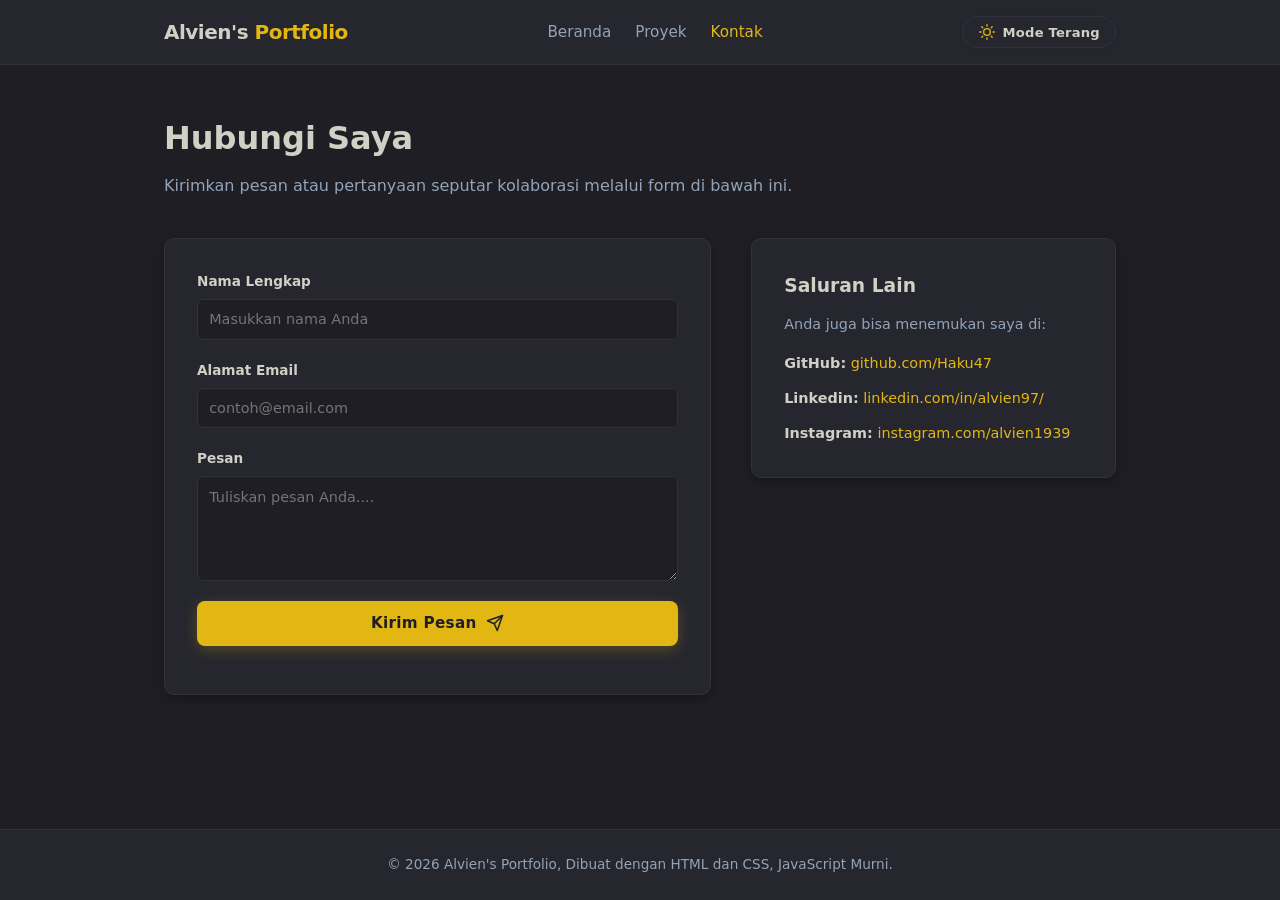
==== contact.html @ ead17477 "test" ====
<!DOCTYPE html>
<html lang="id">
    <head>
        <meta charset="UTF-8">
        <meta name="viewport" content="width=device-width, initial-scale=1.0">
        <title>Alvien's Portfolio | Kontak</title>
        <link rel="stylesheet" href="./css/style.css">
    </head>
    <body>
        <!-- Header & Navigasi -->
        <header>
            <nav class="navbar">
                <a href="index.html" class="logo">Alvien's<span> Portfolio</span></a>
                <ul class="nav-links">
                    <li><a href="index.html">Beranda</a></li>
                    <li><a href="projects.html">Proyek</a></li>
                    <li><a href="contact.html" class="active">Kontak</a></li>
                </ul>

                <!-- Tombol Toggle Tema Modern -->
                <button id="theme-toggle" class="btn-theme" type="button" aria-label="Ganti Tema">
                <!-- Ikon Matahari (Tampil saat Dark Mode aktif untuk opsi ubah ke Terang) -->
                <svg class="theme-icon sun-icon" viewBox="0 0 24 24" width="16" height="16" fill="none" stroke="currentColor" stroke-width="2" stroke-linecap="round" stroke-linejoin="round">
                    <circle cx="12" cy="12" r="5"></circle>
                    <line x1="12" y1="1" x2="12" y2="3"></line>
                    <line x1="12" y1="21" x2="12" y2="23"></line>
                    <line x1="4.22" y1="4.22" x2="5.64" y2="5.64"></line>
                    <line x1="18.36" y1="18.36" x2="19.78" y2="19.78"></line>
                    <line x1="1" y1="12" x2="3" y2="12"></line>
                    <line x1="21" y1="12" x2="23" y2="12"></line>
                    <line x1="4.22" y1="19.78" x2="5.64" y2="18.36"></line>
                    <line x1="18.36" y1="5.64" x2="19.78" y2="4.22"></line>
                </svg>

                <!-- Ikon Bulan (Tampil saat Light Mode aktif untuk opsi ubah ke Gelap) -->
                <svg class="theme-icon moon-icon" viewBox="0 0 24 24" width="16" height="16" fill="none" stroke="currentColor" stroke-width="2" stroke-linecap="round" stroke-linejoin="round">
                    <path d="M21 12.79A9 9 0 1 1 11.21 3 7 7 0 0 0 21 12.79z"></path>
                </svg>

                <span id="theme-text"></span>
                </button>
            </nav>
        </header>

        <main class="container">
            <section class="page-header">
                <h1>Hubungi Saya</h1>
                <p>Kirimkan pesan atau pertanyaan seputar kolaborasi melalui form di bawah ini.</p>
            </section>

            <div class="contact-layout">
                <!-- Fitur JS dengan Validasi dan Handler Form -->
                <form id="contact-form" class="contact-form" novalidate>
                    <div class="form-group">
                        <label for="name">Nama Lengkap</label>
                        <input type="text" id="name" name="name" placeholder="Masukkan nama Anda" required>
                    </div>

                    <div class="form-group">
                        <label for="email">Alamat Email</label>
                        <input type="email" id="email" name="email" placeholder="contoh@email.com" required>
                    </div>

                    <div class="form-group">
                        <label for="message">Pesan</label>
                        <textarea id="message" name="message" rows="5" placeholder="Tuliskan pesan Anda...." required></textarea>
                    </div>

                    <button type="submit" class="btn-submit">
                    <span>Kirim Pesan</span>
                        <svg class="send-icon" viewBox="0 0 24 24" width="18" height="18" fill="none" stroke="currentColor" stroke-width="2" stroke-linecap="round" stroke-linejoin="round">
                            <line x1="22" y1="2" x2="11" y2="13"></line>
                            <polygon points="22 2 15 22 11 13 2 9 22 2"></polygon>
                        </svg>
                    </button>

                    <!-- Notifikasi Pesan terkirim melalui JS -->
                    <p id="form-feedback" class="form-feedback"></p>
                </form>

                <!-- Informasi Tambahan -->
                <aside class="contact-info">
                    <h3>Saluran Lain</h3>
                    <p>Anda juga bisa menemukan saya di: </p>
                    <ul class="social-links">
                        <li><strong>GitHub:</strong> <a href="https://github.com/Haku47" target="_blank" rel="noopener">github.com/Haku47</a></li>
                        <li><strong>Linkedin:</strong> <a href="https://www.linkedin.com/in/alvien97/" target="_blank" rel="noopener">linkedin.com/in/alvien97/</a></li>
                        <li><strong>Instagram:</strong> <a href="https://www.instagram.com/alvien1939" target="_blank" rel="noopener">instagram.com/alvien1939</a></li>
                    </ul>
                </aside>
            </div>
        </main>

        <footer>
            <p>&copy; 2026 Alvien's Portfolio, Dibuat dengan HTML dan CSS, JavaScript Murni.</p>
        </footer>

        <script src="./js/main.js"></script>
    </body>
</html>
---- css/style.css ----
/* CSS Variables untuk global */
:root {
  --bg-primary: #f8fafc;
  --bg-surface: #ffffff;
  --text-main: #0f172a;
  --text-muted: #64748b;
  --accent-color: #e2b714;
  --accent-hover: #ca9e0d;
  --border-color: #e2e8f0;
  --card-shadow: 0 4px 6px -1px rgba(0, 0, 0, 0.05), 0 2px 4px -2px rgba(0, 0, 0, 0.05);
  --success-color: #22c55e;
}

body.dark-mode {
  --bg-primary: #1e1e24;
  --bg-surface: #26262e;
  --text-main: #d1d0c5;
  --text-muted: #94a3b8;
  --accent-color: #e2b714;
  --accent-hover: #fcd34d;
  --border-color: #32323d;
  --card-shadow: 0 4px 12px rgba(0, 0, 0, 0.3);
  --success-color: #4ade80;
}

* {
  margin: 0;
  padding: 0;
  box-sizing: border-box;
}

body {
  font-family: system-ui, -apple-system, BlinkMacSystemFont, 'Segoe UI', Roboto, Oxygen, Ubuntu, Cantarell, sans-serif;
  background-color: var(--bg-primary);
  color: var(--text-main);
  line-height: 1.6;
  min-height: 100vh;
  display: flex;
  flex-direction: column;
  transition: background-color 0.25s ease, color 0.25s ease;
}

header {
  background-color: var(--bg-surface);
  border-bottom: 1px solid var(--border-color);
  position: sticky;
  top: 0;
  z-index: 100;
  transition: background-color 0.25s ease, border-color 0.25s ease;
}

.navbar {
  max-width: 1000px;
  margin: 0 auto;
  padding: 1rem 1.5rem;
  display: flex;
  align-items: center;
  justify-content: space-between;
}

.logo {
  font-size: 1.25rem;
  font-weight: 700;
  text-decoration: none;
  color: var(--text-main);
  letter-spacing: -0.5px;
}

.logo span {
  color: var(--accent-color);
}

.nav-links {
  list-style: none;
  display: flex;
  gap: 1.5rem;
}

.nav-links a {
  text-decoration: none;
  color: var(--text-muted);
  font-weight: 500;
  font-size: 0.95rem;
  transition: color 0.15s ease;
}

.nav-links a:hover,
.nav-links a.active {
  color: var(--accent-color);
}

.btn-theme {
  display: inline-flex;
  align-items: center;
  gap: 0.5rem;
  background-color: var(--bg-surface);
  border: 1px solid var(--border-color);
  color: var(--text-main);
  padding: 0.45rem 0.95rem;
  border-radius: 9999px;
  cursor: pointer;
  font-family: inherit;
  font-size: 0.82rem;
  font-weight: 600;
  letter-spacing: 0.2px;
  transition: all 0.25s cubic-bezier(0.4, 0, 0.2, 1);
  box-shadow: 0 2px 6px rgba(0, 0, 0, 0.05);
  user-select: none;
}

.btn-theme:hover {
  border-color: var(--accent-color);
  background-color: rgba(226, 183, 20, 0.08);
  transform: translateY(-1px);
  box-shadow: 0 4px 12px rgba(226, 183, 20, 0.15);
}

.btn-theme .theme-icon {
  stroke: var(--accent-color);
  transition: transform 0.3s ease;
}

.btn-theme:hover .theme-icon {
  transform: rotate(20deg);
}

body:not(.dark-mode) .btn-theme .sun-icon {
  display: none;
}

body:not(.dark-mode) .btn-theme .moon-icon {
  display: block;
}

body.dark-mode .btn-theme .sun-icon {
  display: block;
}

body.dark-mode .btn-theme .moon-icon {
  display: none;
}

.container {
  max-width: 1000px;
  margin: 0 auto;
  padding: 3rem 1.5rem;
  flex: 1;
  width: 100%;
}

.page-header {
  margin-bottom: 2.5rem;
}

.page-header h1 {
  font-size: 2rem;
  margin-bottom: 0.5rem;
}

.page-header p {
  color: var(--text-muted);
}

.hero {
  padding: 2.5rem 0 3.5rem;
}

.greeting {
  font-size: 1.1rem;
  color: var(--accent-color);
  font-weight: 600;
  margin-bottom: 0.25rem;
}

.hero h1 {
  font-size: 2.75rem;
  line-height: 1.2;
  margin-bottom: 1rem;
}

.bio {
  max-width: 600px;
  font-size: 1.05rem;
  color: var(--text-muted);
  margin-bottom: 2rem;
}

.hero-actions {
  display: flex;
  gap: 1rem;
  flex-wrap: wrap;
}

.btn {
  display: inline-block;
  padding: 0.65rem 1.4rem;
  border-radius: 8px;
  font-weight: 600;
  text-decoration: none;
  font-size: 0.95rem;
  cursor: pointer;
  border: none;
  transition: opacity 0.15s ease, background-color 0.15s ease, transform 0.15s ease;
}

.btn-primary {
  background-color: var(--accent-color);
  color: #1e1e24;
}

.btn-primary:hover {
  background-color: var(--accent-hover);
  transform: translateY(-1px);
}

.btn-secondary {
  background-color: var(--bg-surface);
  color: var(--text-main);
  border: 1px solid var(--border-color);
}

.btn-secondary:hover {
  background-color: var(--border-color);
  transform: translateY(-1px);
}

.btn-submit {
  display: inline-flex;
  align-items: center;
  justify-content: center;
  gap: 0.6rem;
  width: 100%;
  padding: 0.85rem 1.5rem;
  background-color: var(--accent-color);
  color: #1e1e24;
  border: none;
  border-radius: 8px;
  font-family: inherit;
  font-size: 0.95rem;
  font-weight: 700;
  letter-spacing: 0.3px;
  cursor: pointer;
  transition: all 0.25s cubic-bezier(0.4, 0, 0.2, 1);
  box-shadow: 0 4px 14px rgba(226, 183, 20, 0.25);
  user-select: none;
}

.btn-submit .send-icon {
  transition: transform 0.2s ease;
}

.btn-submit:hover {
  background-color: var(--accent-hover);
  transform: translateY(-2px);
  box-shadow: 0 6px 20px rgba(226, 183, 20, 0.4);
}

.btn-submit:hover .send-icon {
  transform: translate(2px, -2px);
}

.btn-submit:active {
  transform: translateY(0);
  box-shadow: 0 2px 8px rgba(226, 183, 20, 0.3);
}

.skills-section {
  margin-top: 4rem;
  padding-top: 2rem;
  border-top: 1px solid var(--border-color);
}

.section-title-wrap {
  margin-bottom: 2rem;
}

.section-title-wrap h2 {
  font-size: 1.5rem;
  font-weight: 700;
  color: var(--text-main);
  letter-spacing: -0.5px;
}

.section-title-wrap p {
  color: var(--text-muted);
  font-size: 0.9rem;
  margin-top: 0.25rem;
}

.skills-grid {
  display: grid;
  grid-template-columns: repeat(auto-fit, minmax(220px, 1fr));
  gap: 1.25rem;
}

.skills-card,
.skill-card {
  background-color: var(--bg-surface);
  border: 1px solid var(--border-color);
  padding: 1.5rem;
  border-radius: 12px;
  display: flex;
  flex-direction: column;
  justify-content: space-between;
  transition: transform 0.2s ease, border-color 0.2s ease, box-shadow 0.2s ease;
  position: relative;
}

.skills-card:hover,
.skill-card:hover {
  transform: translateY(-4px);
  border-color: var(--accent-color);
  box-shadow: 0 10px 20px -5px rgba(0, 0, 0, 0.4);
}

.skill-header {
  display: flex;
  align-items: center;
  gap: 0.6rem;
  margin-bottom: 0.75rem;
}

.skill-dot {
  width: 8px;
  height: 8px;
  border-radius: 50%;
  background-color: var(--accent-color);
  box-shadow: 0 0 8px var(--accent-color);
  display: inline-block;
}

.skill-header h3 {
  font-size: 1.15rem;
  font-weight: 700;
  color: var(--text-main);
}

.skill-desc {
  font-size: 0.85rem;
  color: var(--text-muted);
  line-height: 1.5;
  margin-bottom: 1.25rem;
}

.skill-tag {
  align-self: flex-start;
  font-size: 0.7rem;
  font-weight: 600;
  letter-spacing: 0.5px;
  text-transform: uppercase;
  color: var(--accent-color);
  background-color: rgba(226, 183, 20, 0.08);
  border: 1px solid rgba(226, 183, 20, 0.2);
  padding: 0.25rem 0.65rem;
  border-radius: 6px;
}

.Filter-container,
.filter-container {
  display: flex;
  gap: 0.6rem;
  margin-top: 1.5rem;
  margin-bottom: 1.5rem;
  flex-wrap: wrap;
}

.Filter-btn,
.filter-btn {
  background-color: var(--bg-surface);
  border: 1px solid var(--border-color);
  color: var(--text-muted);
  padding: 0.45rem 1.15rem;
  border-radius: 9999px;
  cursor: pointer;
  font-family: inherit;
  font-size: 0.85rem;
  font-weight: 500;
  transition: all 0.2s ease;
  user-select: none;
}

.Filter-btn:hover,
.filter-btn:hover {
  border-color: var(--accent-color);
  color: var(--text-main);
  background-color: var(--border-color);
}

.Filter-btn.active,
.filter-btn.active {
  background-color: var(--accent-color);
  border-color: var(--accent-color);
  color: #1e1e24;
  font-weight: 700;
  box-shadow: 0 0 10px rgba(226, 183, 20, 0.25);
}

.projects-grid {
  display: grid;
  grid-template-columns: repeat(auto-fill, minmax(280px, 1fr));
  gap: 1.5rem;
  margin-top: 1rem;
}

.project-card {
  background-color: var(--bg-surface);
  border: 1px solid var(--border-color);
  border-radius: 10px;
  padding: 1.5rem;
  box-shadow: var(--card-shadow);
  display: flex;
  flex-direction: column;
  justify-content: space-between;
  transition: transform 0.2s ease, border-color 0.2s ease;
}

.project-card:hover {
  transform: translateY(-3px);
  border-color: var(--accent-color);
}

.project-card.hidden {
  display: none !important;
}

.badge {
  display: inline-block;
  font-size: 0.75rem;
  font-weight: 600;
  text-transform: uppercase;
  color: var(--accent-color);
  margin-bottom: 0.5rem;
}

.project-info h3 {
  font-size: 1.25rem;
  margin-bottom: 0.5rem;
}

.project-info p {
  color: var(--text-muted);
  font-size: 0.9rem;
  margin-bottom: 1.25rem;
}

.tags {
  display: flex;
  gap: 0.5rem;
  flex-wrap: wrap;
}

.tags span {
  background-color: var(--bg-primary);
  border: 1px solid var(--border-color);
  padding: 0.2rem 0.55rem;
  border-radius: 4px;
  font-size: 0.75rem;
  color: var(--text-muted);
}

.contact-layout {
  display: grid;
  grid-template-columns: 3fr 2fr;
  gap: 2.5rem;
  align-items: start;
}

.contact-form {
  background-color: var(--bg-surface);
  border: 1px solid var(--border-color);
  padding: 2rem;
  border-radius: 10px;
  box-shadow: var(--card-shadow);
}

.form-group {
  margin-bottom: 1.25rem;
  display: flex;
  flex-direction: column;
  gap: 0.4rem;
}

.form-group label {
  font-size: 0.85rem;
  font-weight: 600;
}

.form-group input,
.form-group textarea {
  width: 100%;
  padding: 0.7rem;
  border: 1px solid var(--border-color);
  border-radius: 6px;
  background-color: var(--bg-primary);
  color: var(--text-main);
  font-family: inherit;
  font-size: 0.9rem;
  outline: none;
  transition: border-color 0.15s ease;
}

.form-group input:focus,
.form-group textarea:focus {
  border-color: var(--accent-color);
}

.form-feedback {
  margin-top: 1rem;
  font-size: 0.85rem;
  font-weight: 500;
}

.form-feedback.success {
  color: var(--success-color);
}

.form-feedback.error {
  color: #ef4444;
}

.contact-info {
  background-color: var(--bg-surface);
  border: 1px solid var(--border-color);
  padding: 2rem;
  border-radius: 10px;
  box-shadow: var(--card-shadow);
}

.contact-info h3 {
  margin-bottom: 0.75rem;
}

.contact-info p {
  color: var(--text-muted);
  font-size: 0.9rem;
  margin-bottom: 1rem;
}

.social-links {
  list-style: none;
  display: flex;
  flex-direction: column;
  gap: 0.75rem;
  font-size: 0.9rem;
}

.social-links a {
  color: var(--accent-color);
  text-decoration: none;
}

.social-links a:hover {
  text-decoration: underline;
}

footer {
  border-top: 1px solid var(--border-color);
  padding: 1.5rem;
  text-align: center;
  font-size: 0.85rem;
  color: var(--text-muted);
  background-color: var(--bg-surface);
  margin-top: auto;
}

@media (max-width: 768px) {
  .hero h1 {
    font-size: 2.1rem;
  }

  .contact-layout {
    grid-template-columns: 1fr;
  }

  .nav-links {
    gap: 1rem;
  }
}
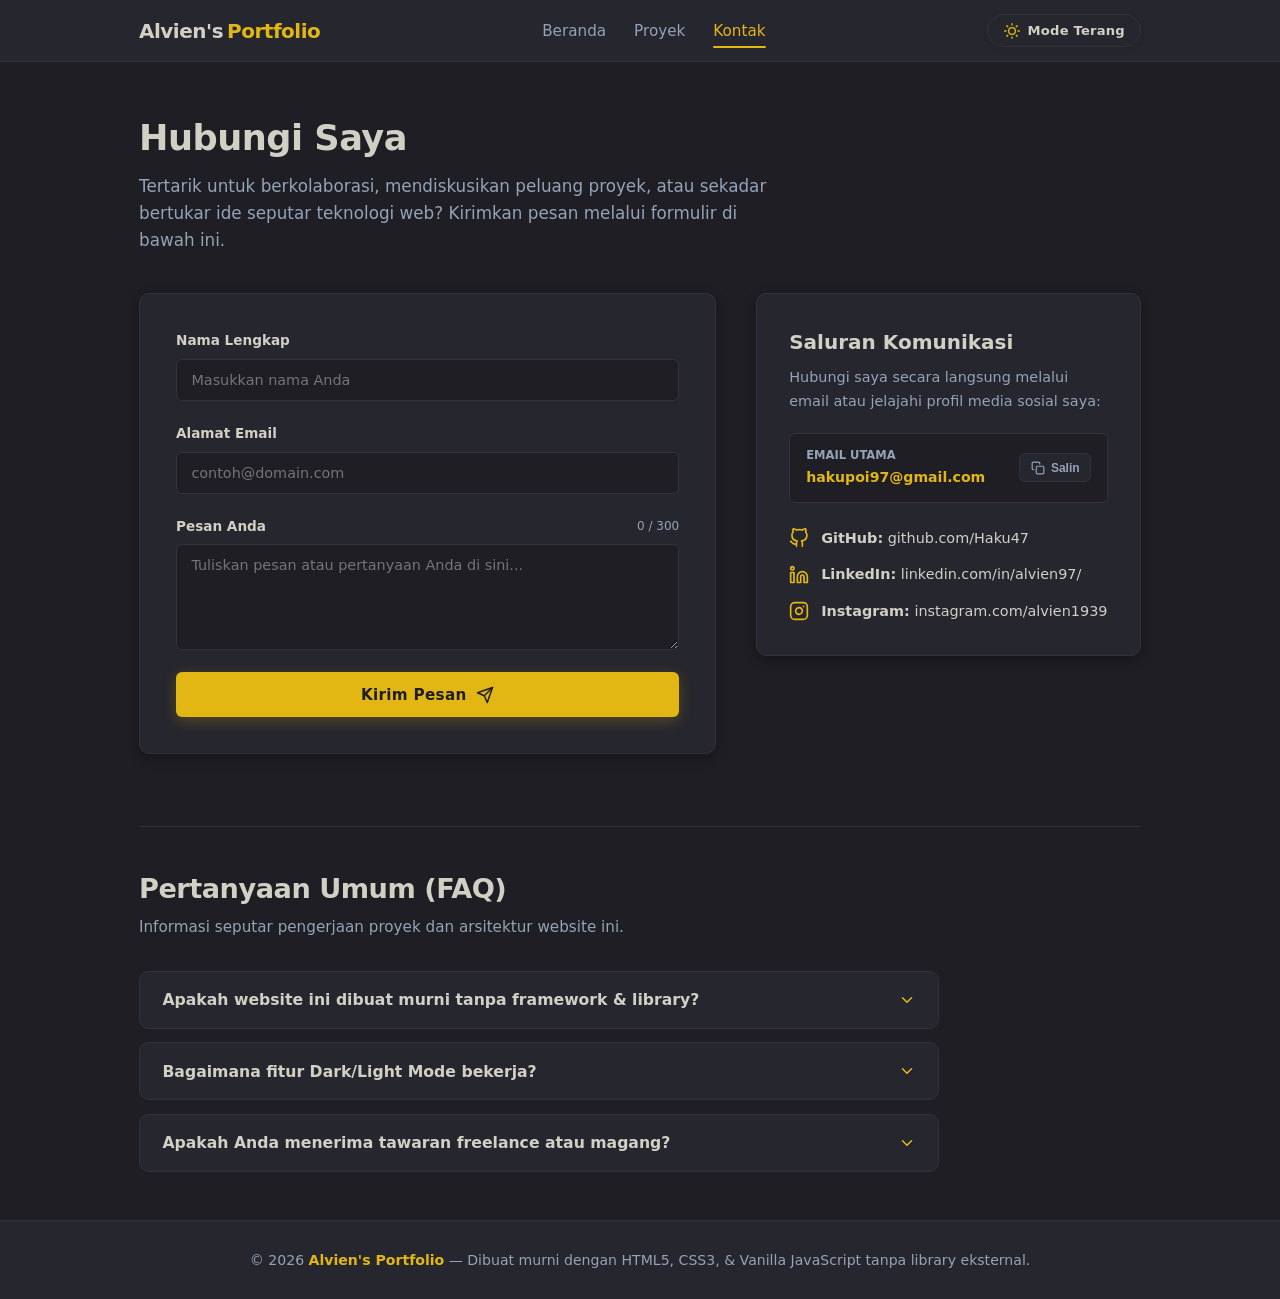
==== commit 41681cc4: "fix :v" ====
--- a/contact.html
+++ b/contact.html
@@ -1,100 +1,218 @@
 <!DOCTYPE html>
 <html lang="id">
-    <head>
-        <meta charset="UTF-8">
-        <meta name="viewport" content="width=device-width, initial-scale=1.0">
-        <title>Alvien's Portfolio | Kontak</title>
-        <link rel="stylesheet" href="./css/style.css">
-    </head>
-    <body>
-        <!-- Header & Navigasi -->
-        <header>
-            <nav class="navbar">
-                <a href="index.html" class="logo">Alvien's<span> Portfolio</span></a>
-                <ul class="nav-links">
-                    <li><a href="index.html">Beranda</a></li>
-                    <li><a href="projects.html">Proyek</a></li>
-                    <li><a href="contact.html" class="active">Kontak</a></li>
-                </ul>
-
-                <!-- Tombol Toggle Tema Modern -->
+<head>
+    <meta charset="UTF-8">
+    <meta name="viewport" content="width=device-width, initial-scale=1.0">
+    <meta name="description" content="Hubungi Alviensyah Mohammad untuk kolaborasi proyek web frontend dan diskusi pengembangan software.">
+    <title>Alvien's Portfolio | Kontak</title>
+    <link rel="icon" href="data:image/svg+xml,<svg xmlns='http://www.w3.org/2000/svg' viewBox='0 0 100 100'><circle cx='50' cy='50' r='50' fill='%23e2b714'/><text y='.72em' x='50%' text-anchor='middle' font-size='56' font-family='system-ui,sans-serif' font-weight='bold' fill='%231e1e24'>A</text></svg>">
+    <link rel="stylesheet" href="./css/style.css">
+</head>
+<body class="dark-mode">
+    <!-- Header & Navigasi -->
+    <header>
+        <nav class="navbar">
+            <a href="index.html" class="logo">Alvien's<span> Portfolio</span></a>
+            
+            <ul class="nav-links" id="nav-links">
+                <li><a href="index.html">Beranda</a></li>
+                <li><a href="projects.html">Proyek</a></li>
+                <li><a href="contact.html" class="active">Kontak</a></li>
+            </ul>
+
+            <div class="nav-actions">
+                <!-- Tombol Toggle Tema (JS Event: Click) -->
                 <button id="theme-toggle" class="btn-theme" type="button" aria-label="Ganti Tema">
-                <!-- Ikon Matahari (Tampil saat Dark Mode aktif untuk opsi ubah ke Terang) -->
-                <svg class="theme-icon sun-icon" viewBox="0 0 24 24" width="16" height="16" fill="none" stroke="currentColor" stroke-width="2" stroke-linecap="round" stroke-linejoin="round">
-                    <circle cx="12" cy="12" r="5"></circle>
-                    <line x1="12" y1="1" x2="12" y2="3"></line>
-                    <line x1="12" y1="21" x2="12" y2="23"></line>
-                    <line x1="4.22" y1="4.22" x2="5.64" y2="5.64"></line>
-                    <line x1="18.36" y1="18.36" x2="19.78" y2="19.78"></line>
-                    <line x1="1" y1="12" x2="3" y2="12"></line>
-                    <line x1="21" y1="12" x2="23" y2="12"></line>
-                    <line x1="4.22" y1="19.78" x2="5.64" y2="18.36"></line>
-                    <line x1="18.36" y1="5.64" x2="19.78" y2="4.22"></line>
-                </svg>
-
-                <!-- Ikon Bulan (Tampil saat Light Mode aktif untuk opsi ubah ke Gelap) -->
-                <svg class="theme-icon moon-icon" viewBox="0 0 24 24" width="16" height="16" fill="none" stroke="currentColor" stroke-width="2" stroke-linecap="round" stroke-linejoin="round">
-                    <path d="M21 12.79A9 9 0 1 1 11.21 3 7 7 0 0 0 21 12.79z"></path>
-                </svg>
-
-                <span id="theme-text"></span>
+                    <svg class="theme-icon sun-icon" viewBox="0 0 24 24" width="16" height="16" fill="none" stroke="currentColor" stroke-width="2" stroke-linecap="round" stroke-linejoin="round">
+                        <circle cx="12" cy="12" r="5"></circle>
+                        <line x1="12" y1="1" x2="12" y2="3"></line>
+                        <line x1="12" y1="21" x2="12" y2="23"></line>
+                        <line x1="4.22" y1="4.22" x2="5.64" y2="5.64"></line>
+                        <line x1="18.36" y1="18.36" x2="19.78" y2="19.78"></line>
+                        <line x1="1" y1="12" x2="3" y2="12"></line>
+                        <line x1="21" y1="12" x2="23" y2="12"></line>
+                        <line x1="4.22" y1="19.78" x2="5.64" y2="18.36"></line>
+                        <line x1="18.36" y1="5.64" x2="19.78" y2="4.22"></line>
+                    </svg>
+
+                    <svg class="theme-icon moon-icon" viewBox="0 0 24 24" width="16" height="16" fill="none" stroke="currentColor" stroke-width="2" stroke-linecap="round" stroke-linejoin="round">
+                        <path d="M21 12.79A9 9 0 1 1 11.21 3 7 7 0 0 0 21 12.79z"></path>
+                    </svg>
+                    <span id="theme-text">Mode Terang</span>
                 </button>
-            </nav>
-        </header>
-
-        <main class="container">
-            <section class="page-header">
-                <h1>Hubungi Saya</h1>
-                <p>Kirimkan pesan atau pertanyaan seputar kolaborasi melalui form di bawah ini.</p>
-            </section>
-
-            <div class="contact-layout">
-                <!-- Fitur JS dengan Validasi dan Handler Form -->
-                <form id="contact-form" class="contact-form" novalidate>
-                    <div class="form-group">
-                        <label for="name">Nama Lengkap</label>
-                        <input type="text" id="name" name="name" placeholder="Masukkan nama Anda" required>
-                    </div>
-
-                    <div class="form-group">
-                        <label for="email">Alamat Email</label>
-                        <input type="email" id="email" name="email" placeholder="contoh@email.com" required>
-                    </div>
-
-                    <div class="form-group">
-                        <label for="message">Pesan</label>
-                        <textarea id="message" name="message" rows="5" placeholder="Tuliskan pesan Anda...." required></textarea>
-                    </div>
-
-                    <button type="submit" class="btn-submit">
+
+                <!-- Tombol Menu Mobile Hamburger (JS Event: Click) -->
+                <button id="mobile-menu-btn" class="btn-mobile-menu" type="button" aria-label="Buka Navigasi" aria-expanded="false">
+                    <span class="hamburger-line"></span>
+                    <span class="hamburger-line"></span>
+                    <span class="hamburger-line"></span>
+                </button>
+            </div>
+        </nav>
+    </header>
+
+    <!-- Konten Utama -->
+    <main class="container">
+        <section class="page-header">
+            <h1>Hubungi Saya</h1>
+            <p>Tertarik untuk berkolaborasi, mendiskusikan peluang proyek, atau sekadar bertukar ide seputar teknologi web? Kirimkan pesan melalui formulir di bawah ini.</p>
+        </section>
+
+        <div class="contact-layout">
+            <!-- Formulir Kontak dengan Validasi JavaScript (JS Event: Submit & Input) -->
+            <form id="contact-form" class="contact-form" novalidate>
+                <div class="form-group">
+                    <label for="name">Nama Lengkap</label>
+                    <input type="text" id="name" name="name" placeholder="Masukkan nama Anda" required autocomplete="name">
+                </div>
+
+                <div class="form-group">
+                    <label for="email">Alamat Email</label>
+                    <input type="email" id="email" name="email" placeholder="contoh@domain.com" required autocomplete="email">
+                </div>
+
+                <div class="form-group">
+                    <div class="form-label-row">
+                        <label for="message">Pesan Anda</label>
+                        <span id="char-counter" class="char-counter">0 / 300</span>
+                    </div>
+                    <textarea id="message" name="message" rows="5" maxlength="300" placeholder="Tuliskan pesan atau pertanyaan Anda di sini..." required></textarea>
+                </div>
+
+                <button type="submit" class="btn-submit">
                     <span>Kirim Pesan</span>
-                        <svg class="send-icon" viewBox="0 0 24 24" width="18" height="18" fill="none" stroke="currentColor" stroke-width="2" stroke-linecap="round" stroke-linejoin="round">
-                            <line x1="22" y1="2" x2="11" y2="13"></line>
-                            <polygon points="22 2 15 22 11 13 2 9 22 2"></polygon>
+                    <svg class="send-icon" viewBox="0 0 24 24" width="18" height="18" fill="none" stroke="currentColor" stroke-width="2" stroke-linecap="round" stroke-linejoin="round">
+                        <line x1="22" y1="2" x2="11" y2="13"></line>
+                        <polygon points="22 2 15 22 11 13 2 9 22 2"></polygon>
+                    </svg>
+                </button>
+
+                <!-- Feedback Validasi & Pengiriman Dinamis -->
+                <p id="form-feedback" class="form-feedback" role="alert"></p>
+            </form>
+
+            <!-- Informasi Kontak & Saluran Media Sosial -->
+            <div class="contact-info-wrap">
+                <aside class="contact-info">
+                    <h3>Saluran Komunikasi</h3>
+                    <p>Hubungi saya secara langsung melalui email atau jelajahi profil media sosial saya:</p>
+
+                    <!-- Quick Email Box dengan Fitur Salin Clipboard (JS Event: Click) -->
+                    <div class="quick-email-card">
+                        <div>
+                            <span style="font-size: 0.72rem; color: var(--text-muted); display: block; text-transform: uppercase; font-weight: 700;">Email Utama</span>
+                            <span id="email-address" class="quick-email-text">hakupoi97@gmail.com</span>
+                        </div>
+                        <button id="btn-copy-email" class="btn-copy" type="button" aria-label="Salin alamat email">
+                            <svg viewBox="0 0 24 24" width="14" height="14" fill="none" stroke="currentColor" stroke-width="2" stroke-linecap="round" stroke-linejoin="round">
+                                <rect x="9" y="9" width="13" height="13" rx="2" ry="2"></rect>
+                                <path d="M5 15H4a2 2 0 0 1-2-2V4a2 2 0 0 1 2-2h9a2 2 0 0 1 2 2v1"></path>
+                            </svg>
+                            <span id="copy-btn-label">Salin</span>
+                        </button>
+                    </div>
+
+                    <!-- Tautan Sosial Media -->
+                    <ul class="social-links">
+                        <li>
+                            <svg class="social-icon" viewBox="0 0 24 24" fill="none" stroke="currentColor" stroke-width="2" stroke-linecap="round" stroke-linejoin="round">
+                                <path d="M9 19c-5 1.5-5-2.5-7-3m14 6v-3.87a3.37 3.37 0 0 0-.94-2.61c3.14-.35 6.44-1.54 6.44-7A5.44 5.44 0 0 0 20 4.77 5.07 5.07 0 0 0 19.91 1S18.73.65 16 2.48a13.38 13.38 0 0 0-7 0C6.27.65 5.09 1 5.09 1A5.07 5.07 0 0 0 5 4.77a5.44 5.44 0 0 0-1.5 3.78c0 5.42 3.3 6.61 6.44 7A3.37 3.37 0 0 0 9 18.13V22"></path>
+                            </svg>
+                            <div>
+                                <strong>GitHub:</strong>
+                                <a href="https://github.com/Haku47" target="_blank" rel="noopener">github.com/Haku47</a>
+                            </div>
+                        </li>
+                        <li>
+                            <svg class="social-icon" viewBox="0 0 24 24" fill="none" stroke="currentColor" stroke-width="2" stroke-linecap="round" stroke-linejoin="round">
+                                <path d="M16 8a6 6 0 0 1 6 6v7h-4v-7a2 2 0 0 0-2-2 2 2 0 0 0-2 2v7h-4v-7a6 6 0 0 1 6-6z"></path>
+                                <rect x="2" y="9" width="4" height="12"></rect>
+                                <circle cx="4" cy="4" r="2"></circle>
+                            </svg>
+                            <div>
+                                <strong>LinkedIn:</strong>
+                                <a href="https://www.linkedin.com/in/alvien97/" target="_blank" rel="noopener">linkedin.com/in/alvien97/</a>
+                            </div>
+                        </li>
+                        <li>
+                            <svg class="social-icon" viewBox="0 0 24 24" fill="none" stroke="currentColor" stroke-width="2" stroke-linecap="round" stroke-linejoin="round">
+                                <rect x="2" y="2" width="20" height="20" rx="5" ry="5"></rect>
+                                <path d="M16 11.37A4 4 0 1 1 12.63 8 4 4 0 0 1 16 11.37z"></path>
+                                <line x1="17.5" y1="6.5" x2="17.51" y2="6.5"></line>
+                            </svg>
+                            <div>
+                                <strong>Instagram:</strong>
+                                <a href="https://www.instagram.com/alvien1939" target="_blank" rel="noopener">instagram.com/alvien1939</a>
+                            </div>
+                        </li>
+                    </ul>
+                </aside>
+            </div>
+        </div>
+
+        <!-- Bagian FAQ Interaktif (JS Event: Click Accordion) -->
+        <section class="faq-section">
+            <div class="section-title-wrap">
+                <h2>Pertanyaan Umum (FAQ)</h2>
+                <p>Informasi seputar pengerjaan proyek dan arsitektur website ini.</p>
+            </div>
+
+            <div class="accordion" id="faq-accordion">
+                <!-- Item 1 -->
+                <div class="accordion-item">
+                    <button class="accordion-header" type="button" aria-expanded="false">
+                        <span>Apakah website ini dibuat murni tanpa framework &amp; library?</span>
+                        <svg class="accordion-icon" viewBox="0 0 24 24" fill="none" stroke="currentColor" stroke-width="2" stroke-linecap="round" stroke-linejoin="round">
+                            <polyline points="6 9 12 15 18 9"></polyline>
                         </svg>
                     </button>
-
-                    <!-- Notifikasi Pesan terkirim melalui JS -->
-                    <p id="form-feedback" class="form-feedback"></p>
-                </form>
-
-                <!-- Informasi Tambahan -->
-                <aside class="contact-info">
-                    <h3>Saluran Lain</h3>
-                    <p>Anda juga bisa menemukan saya di: </p>
-                    <ul class="social-links">
-                        <li><strong>GitHub:</strong> <a href="https://github.com/Haku47" target="_blank" rel="noopener">github.com/Haku47</a></li>
-                        <li><strong>Linkedin:</strong> <a href="https://www.linkedin.com/in/alvien97/" target="_blank" rel="noopener">linkedin.com/in/alvien97/</a></li>
-                        <li><strong>Instagram:</strong> <a href="https://www.instagram.com/alvien1939" target="_blank" rel="noopener">instagram.com/alvien1939</a></li>
-                    </ul>
-                </aside>
-            </div>
-        </main>
-
-        <footer>
-            <p>&copy; 2026 Alvien's Portfolio, Dibuat dengan HTML dan CSS, JavaScript Murni.</p>
-        </footer>
-
-        <script src="./js/main.js"></script>
-    </body>
-</html>+                    <div class="accordion-content">
+                        <p>Benar! Seluruh halaman website ini dibangun 100% menggunakan HTML5 semantik, CSS3 modern dengan custom properties (variabel tema), dan Vanilla JavaScript murni tanpa ketergantungan library pihak ketiga seperti Bootstrap, Tailwind CSS, jQuery, maupun React.</p>
+                    </div>
+                </div>
+
+                <!-- Item 2 -->
+                <div class="accordion-item">
+                    <button class="accordion-header" type="button" aria-expanded="false">
+                        <span>Bagaimana fitur Dark/Light Mode bekerja?</span>
+                        <svg class="accordion-icon" viewBox="0 0 24 24" fill="none" stroke="currentColor" stroke-width="2" stroke-linecap="round" stroke-linejoin="round">
+                            <polyline points="6 9 12 15 18 9"></polyline>
+                        </svg>
+                    </button>
+                    <div class="accordion-content">
+                        <p>Mode tema bekerja melalui JavaScript Event dengan mengubah class pada elemen <code>&lt;body&gt;</code> dan menyimpannya secara otomatis ke dalam <code>LocalStorage</code> browser. Pengaturan tema Anda akan tetap tersimpan meskipun berpindah halaman atau me-refresh tab.</p>
+                    </div>
+                </div>
+
+                <!-- Item 3 -->
+                <div class="accordion-item">
+                    <button class="accordion-header" type="button" aria-expanded="false">
+                        <span>Apakah Anda menerima tawaran freelance atau magang?</span>
+                        <svg class="accordion-icon" viewBox="0 0 24 24" fill="none" stroke="currentColor" stroke-width="2" stroke-linecap="round" stroke-linejoin="round">
+                            <polyline points="6 9 12 15 18 9"></polyline>
+                        </svg>
+                    </button>
+                    <div class="accordion-content">
+                        <p>Tentu saja! Saya sangat antusias untuk berkolaborasi dalam proyek antarmuka website frontend, eksplorasi antarmuka UI/UX, maupun kesempatan magang profesional. Silakan kirimkan pesan lewat form di atas atau langsung kontak email saya.</p>
+                    </div>
+                </div>
+            </div>
+        </section>
+    </main>
+
+    <!-- Tombol Scroll to Top -->
+    <button id="scroll-top-btn" class="btn-scroll-top" type="button" aria-label="Kembali ke atas">
+        <svg viewBox="0 0 24 24" width="20" height="20" fill="none" stroke="currentColor" stroke-width="2.2" stroke-linecap="round" stroke-linejoin="round">
+            <polyline points="18 15 12 9 6 15"></polyline>
+        </svg>
+    </button>
+
+    <!-- Footer -->
+    <footer>
+        <p>&copy; 2026 <strong>Alvien's Portfolio</strong> &mdash; Dibuat murni dengan HTML5, CSS3, &amp; Vanilla JavaScript tanpa library eksternal.</p>
+    </footer>
+
+    <!-- Script Utama -->
+    <script src="./js/main.js"></script>
+</body>
+</html>
--- a/css/style.css
+++ b/css/style.css
@@ -1,34 +1,65 @@
-/* CSS Variables untuk global */
+/* ==========================================================================
+   CSS VARIABLES & TEMA DASAR
+   Desain bertema gelap default terinspirasi Monkeytype / Minimalis Elegan
+   Warna Aksen: Kuning Keemasan (#e2b714)
+   ========================================================================== */
 :root {
   --bg-primary: #f8fafc;
   --bg-surface: #ffffff;
+  --bg-elevated: #f1f5f9;
   --text-main: #0f172a;
   --text-muted: #64748b;
   --accent-color: #e2b714;
   --accent-hover: #ca9e0d;
+  --accent-subtle: rgba(226, 183, 20, 0.12);
   --border-color: #e2e8f0;
+  --border-hover: #cbd5e1;
   --card-shadow: 0 4px 6px -1px rgba(0, 0, 0, 0.05), 0 2px 4px -2px rgba(0, 0, 0, 0.05);
-  --success-color: #22c55e;
+  --card-shadow-hover: 0 12px 24px -4px rgba(0, 0, 0, 0.1);
+  --success-color: #10b981;
+  --error-color: #ef4444;
+  --code-bg: #0f172a;
+  --code-text: #e2e8f0;
+  --radius-sm: 6px;
+  --radius-md: 10px;
+  --radius-lg: 14px;
+  --radius-full: 9999px;
+  --transition-fast: 0.15s ease;
+  --transition-normal: 0.25s cubic-bezier(0.4, 0, 0.2, 1);
 }
 
 body.dark-mode {
   --bg-primary: #1e1e24;
   --bg-surface: #26262e;
+  --bg-elevated: #2f2f39;
   --text-main: #d1d0c5;
   --text-muted: #94a3b8;
   --accent-color: #e2b714;
   --accent-hover: #fcd34d;
+  --accent-subtle: rgba(226, 183, 20, 0.12);
   --border-color: #32323d;
+  --border-hover: #454553;
   --card-shadow: 0 4px 12px rgba(0, 0, 0, 0.3);
+  --card-shadow-hover: 0 12px 28px rgba(0, 0, 0, 0.45);
   --success-color: #4ade80;
-}
-
+  --error-color: #f87171;
+  --code-bg: #141419;
+  --code-text: #d1d0c5;
+}
+
+/* ==========================================================================
+   RESET & DASAR
+   ========================================================================== */
 * {
   margin: 0;
   padding: 0;
   box-sizing: border-box;
 }
 
+html {
+  scroll-behavior: smooth;
+}
+
 body {
   font-family: system-ui, -apple-system, BlinkMacSystemFont, 'Segoe UI', Roboto, Oxygen, Ubuntu, Cantarell, sans-serif;
   background-color: var(--bg-primary);
@@ -37,25 +68,35 @@
   min-height: 100vh;
   display: flex;
   flex-direction: column;
-  transition: background-color 0.25s ease, color 0.25s ease;
-}
-
+  transition: background-color var(--transition-normal), color var(--transition-normal);
+  -webkit-font-smoothing: antialiased;
+}
+
+img, svg {
+  vertical-align: middle;
+}
+
+/* ==========================================================================
+   HEADER & NAVIGASI
+   ========================================================================== */
 header {
   background-color: var(--bg-surface);
   border-bottom: 1px solid var(--border-color);
   position: sticky;
   top: 0;
   z-index: 100;
-  transition: background-color 0.25s ease, border-color 0.25s ease;
+  backdrop-filter: blur(8px);
+  transition: background-color var(--transition-normal), border-color var(--transition-normal);
 }
 
 .navbar {
-  max-width: 1000px;
+  max-width: 1050px;
   margin: 0 auto;
-  padding: 1rem 1.5rem;
+  padding: 0.9rem 1.5rem;
   display: flex;
   align-items: center;
   justify-content: space-between;
+  gap: 1rem;
 }
 
 .logo {
@@ -64,6 +105,9 @@
   text-decoration: none;
   color: var(--text-main);
   letter-spacing: -0.5px;
+  display: flex;
+  align-items: center;
+  gap: 0.25rem;
 }
 
 .logo span {
@@ -73,7 +117,8 @@
 .nav-links {
   list-style: none;
   display: flex;
-  gap: 1.5rem;
+  gap: 1.75rem;
+  align-items: center;
 }
 
 .nav-links a {
@@ -81,7 +126,9 @@
   color: var(--text-muted);
   font-weight: 500;
   font-size: 0.95rem;
-  transition: color 0.15s ease;
+  transition: color var(--transition-fast), border-color var(--transition-fast);
+  position: relative;
+  padding: 0.25rem 0;
 }
 
 .nav-links a:hover,
@@ -89,6 +136,24 @@
   color: var(--accent-color);
 }
 
+.nav-links a.active::after {
+  content: '';
+  position: absolute;
+  bottom: -4px;
+  left: 0;
+  width: 100%;
+  height: 2px;
+  background-color: var(--accent-color);
+  border-radius: var(--radius-full);
+}
+
+.nav-actions {
+  display: flex;
+  align-items: center;
+  gap: 0.75rem;
+}
+
+/* Tombol Ganti Tema */
 .btn-theme {
   display: inline-flex;
   align-items: center;
@@ -97,20 +162,20 @@
   border: 1px solid var(--border-color);
   color: var(--text-main);
   padding: 0.45rem 0.95rem;
-  border-radius: 9999px;
+  border-radius: var(--radius-full);
   cursor: pointer;
   font-family: inherit;
   font-size: 0.82rem;
   font-weight: 600;
   letter-spacing: 0.2px;
-  transition: all 0.25s cubic-bezier(0.4, 0, 0.2, 1);
+  transition: all var(--transition-normal);
   box-shadow: 0 2px 6px rgba(0, 0, 0, 0.05);
   user-select: none;
 }
 
 .btn-theme:hover {
   border-color: var(--accent-color);
-  background-color: rgba(226, 183, 20, 0.08);
+  background-color: var(--accent-subtle);
   transform: translateY(-1px);
   box-shadow: 0 4px 12px rgba(226, 183, 20, 0.15);
 }
@@ -121,7 +186,7 @@
 }
 
 .btn-theme:hover .theme-icon {
-  transform: rotate(20deg);
+  transform: rotate(25deg);
 }
 
 body:not(.dark-mode) .btn-theme .sun-icon {
@@ -140,8 +205,50 @@
   display: none;
 }
 
+/* Tombol Hamburger Menu Mobile */
+.btn-mobile-menu {
+  display: none;
+  background: transparent;
+  border: 1px solid var(--border-color);
+  border-radius: var(--radius-sm);
+  padding: 0.45rem 0.6rem;
+  cursor: pointer;
+  color: var(--text-main);
+  flex-direction: column;
+  justify-content: center;
+  gap: 4px;
+  transition: border-color var(--transition-fast);
+}
+
+.btn-mobile-menu:hover {
+  border-color: var(--accent-color);
+}
+
+.hamburger-line {
+  width: 20px;
+  height: 2px;
+  background-color: var(--text-main);
+  border-radius: var(--radius-full);
+  transition: transform 0.25s ease, opacity 0.25s ease;
+}
+
+.btn-mobile-menu.active .hamburger-line:nth-child(1) {
+  transform: translateY(6px) rotate(45deg);
+}
+
+.btn-mobile-menu.active .hamburger-line:nth-child(2) {
+  opacity: 0;
+}
+
+.btn-mobile-menu.active .hamburger-line:nth-child(3) {
+  transform: translateY(-6px) rotate(-45deg);
+}
+
+/* ==========================================================================
+   LAYOUT UTAMA & CONTAINER
+   ========================================================================== */
 .container {
-  max-width: 1000px;
+  max-width: 1050px;
   margin: 0 auto;
   padding: 3rem 1.5rem;
   flex: 1;
@@ -153,35 +260,84 @@
 }
 
 .page-header h1 {
-  font-size: 2rem;
-  margin-bottom: 0.5rem;
+  font-size: 2.2rem;
+  letter-spacing: -0.5px;
+  margin-bottom: 0.4rem;
 }
 
 .page-header p {
   color: var(--text-muted);
-}
-
+  font-size: 1.05rem;
+  max-width: 650px;
+}
+
+/* ==========================================================================
+   HERO SECTION
+   ========================================================================== */
 .hero {
-  padding: 2.5rem 0 3.5rem;
+  padding: 1.5rem 0 3.5rem;
+}
+
+.hero-content {
+  display: grid;
+  grid-template-columns: 1.25fr 1fr;
+  gap: 3rem;
+  align-items: center;
+}
+
+.status-badge {
+  display: inline-flex;
+  align-items: center;
+  gap: 0.5rem;
+  padding: 0.35rem 0.85rem;
+  border-radius: var(--radius-full);
+  background-color: var(--accent-subtle);
+  border: 1px solid rgba(226, 183, 20, 0.25);
+  color: var(--accent-color);
+  font-size: 0.8rem;
+  font-weight: 600;
+  margin-bottom: 1.25rem;
+  letter-spacing: 0.2px;
+}
+
+.status-dot {
+  width: 8px;
+  height: 8px;
+  border-radius: 50%;
+  background-color: var(--success-color);
+  box-shadow: 0 0 8px var(--success-color);
+  display: inline-block;
+  animation: pulse-dot 2s infinite;
+}
+
+@keyframes pulse-dot {
+  0% { transform: scale(0.95); box-shadow: 0 0 0 0 rgba(74, 222, 128, 0.7); }
+  70% { transform: scale(1.1); box-shadow: 0 0 0 6px rgba(74, 222, 128, 0); }
+  100% { transform: scale(0.95); box-shadow: 0 0 0 0 rgba(74, 222, 128, 0); }
 }
 
 .greeting {
-  font-size: 1.1rem;
+  font-size: 1.15rem;
   color: var(--accent-color);
   font-weight: 600;
-  margin-bottom: 0.25rem;
+  margin-bottom: 0.35rem;
+  display: flex;
+  align-items: center;
+  gap: 0.5rem;
 }
 
 .hero h1 {
-  font-size: 2.75rem;
-  line-height: 1.2;
-  margin-bottom: 1rem;
+  font-size: 2.85rem;
+  line-height: 1.15;
+  letter-spacing: -1px;
+  margin-bottom: 1.15rem;
 }
 
 .bio {
-  max-width: 600px;
+  max-width: 580px;
   font-size: 1.05rem;
   color: var(--text-muted);
+  line-height: 1.7;
   margin-bottom: 2rem;
 }
 
@@ -191,37 +347,112 @@
   flex-wrap: wrap;
 }
 
+/* Hero Terminal / Code Preview Card */
+.hero-visual {
+  display: flex;
+  justify-content: center;
+}
+
+.code-card {
+  width: 100%;
+  max-width: 420px;
+  background-color: var(--code-bg);
+  color: var(--code-text);
+  border: 1px solid var(--border-color);
+  border-radius: var(--radius-lg);
+  box-shadow: 0 14px 35px rgba(0, 0, 0, 0.35);
+  overflow: hidden;
+  font-family: 'Consolas', 'Fira Code', 'Monaco', monospace;
+  transition: transform var(--transition-normal), box-shadow var(--transition-normal);
+}
+
+.code-card:hover {
+  transform: translateY(-4px);
+  box-shadow: 0 20px 40px rgba(0, 0, 0, 0.45);
+}
+
+.code-card-header {
+  background-color: rgba(0, 0, 0, 0.25);
+  padding: 0.75rem 1rem;
+  display: flex;
+  align-items: center;
+  gap: 0.45rem;
+  border-bottom: 1px solid rgba(255, 255, 255, 0.08);
+}
+
+.code-dot {
+  width: 11px;
+  height: 11px;
+  border-radius: 50%;
+  display: inline-block;
+}
+
+.code-dot.red { background-color: #ef4444; }
+.code-dot.yellow { background-color: #f59e0b; }
+.code-dot.green { background-color: #10b981; }
+
+.code-card-title {
+  font-size: 0.75rem;
+  color: #94a3b8;
+  margin-left: 0.5rem;
+}
+
+.code-card-body {
+  padding: 1.25rem;
+  font-size: 0.85rem;
+  line-height: 1.65;
+  overflow-x: auto;
+}
+
+.code-keyword { color: #f43f5e; font-weight: 600; }
+.code-variable { color: var(--accent-color); font-weight: 600; }
+.code-property { color: #38bdf8; }
+.code-string { color: #a3e635; }
+
+/* ==========================================================================
+   TOMBOL & INTERAKSI UMUM
+   ========================================================================== */
 .btn {
-  display: inline-block;
-  padding: 0.65rem 1.4rem;
-  border-radius: 8px;
+  display: inline-flex;
+  align-items: center;
+  justify-content: center;
+  gap: 0.5rem;
+  padding: 0.7rem 1.45rem;
+  border-radius: var(--radius-sm);
   font-weight: 600;
   text-decoration: none;
   font-size: 0.95rem;
   cursor: pointer;
-  border: none;
-  transition: opacity 0.15s ease, background-color 0.15s ease, transform 0.15s ease;
+  border: 1px solid transparent;
+  transition: all var(--transition-fast);
+  user-select: none;
+  font-family: inherit;
 }
 
 .btn-primary {
   background-color: var(--accent-color);
   color: #1e1e24;
+  border-color: var(--accent-color);
+  box-shadow: 0 4px 14px rgba(226, 183, 20, 0.25);
 }
 
 .btn-primary:hover {
   background-color: var(--accent-hover);
-  transform: translateY(-1px);
+  border-color: var(--accent-hover);
+  transform: translateY(-2px);
+  box-shadow: 0 6px 18px rgba(226, 183, 20, 0.35);
 }
 
 .btn-secondary {
   background-color: var(--bg-surface);
   color: var(--text-main);
-  border: 1px solid var(--border-color);
+  border-color: var(--border-color);
 }
 
 .btn-secondary:hover {
-  background-color: var(--border-color);
-  transform: translateY(-1px);
+  background-color: var(--bg-elevated);
+  border-color: var(--border-hover);
+  transform: translateY(-2px);
 }
 
 .btn-submit {
@@ -234,13 +465,13 @@
   background-color: var(--accent-color);
   color: #1e1e24;
   border: none;
-  border-radius: 8px;
+  border-radius: var(--radius-sm);
   font-family: inherit;
   font-size: 0.95rem;
   font-weight: 700;
   letter-spacing: 0.3px;
   cursor: pointer;
-  transition: all 0.25s cubic-bezier(0.4, 0, 0.2, 1);
+  transition: all var(--transition-normal);
   box-shadow: 0 4px 14px rgba(226, 183, 20, 0.25);
   user-select: none;
 }
@@ -261,12 +492,30 @@
 
 .btn-submit:active {
   transform: translateY(0);
-  box-shadow: 0 2px 8px rgba(226, 183, 20, 0.3);
-}
-
+}
+
+.link-arrow {
+  color: var(--accent-color);
+  text-decoration: none;
+  font-weight: 600;
+  font-size: 0.92rem;
+  display: inline-flex;
+  align-items: center;
+  gap: 0.35rem;
+  transition: gap var(--transition-fast), color var(--transition-fast);
+}
+
+.link-arrow:hover {
+  color: var(--accent-hover);
+  gap: 0.55rem;
+}
+
+/* ==========================================================================
+   SKILLS SECTION (BERANDA)
+   ========================================================================== */
 .skills-section {
-  margin-top: 4rem;
-  padding-top: 2rem;
+  margin-top: 4.5rem;
+  padding-top: 2.5rem;
   border-top: 1px solid var(--border-color);
 }
 
@@ -274,8 +523,16 @@
   margin-bottom: 2rem;
 }
 
+.section-title-wrap.flex-between {
+  display: flex;
+  align-items: flex-end;
+  justify-content: space-between;
+  flex-wrap: wrap;
+  gap: 1rem;
+}
+
 .section-title-wrap h2 {
-  font-size: 1.5rem;
+  font-size: 1.7rem;
   font-weight: 700;
   color: var(--text-main);
   letter-spacing: -0.5px;
@@ -283,49 +540,47 @@
 
 .section-title-wrap p {
   color: var(--text-muted);
-  font-size: 0.9rem;
+  font-size: 0.95rem;
   margin-top: 0.25rem;
 }
 
 .skills-grid {
   display: grid;
-  grid-template-columns: repeat(auto-fit, minmax(220px, 1fr));
-  gap: 1.25rem;
-}
-
-.skills-card,
-.skill-card {
+  grid-template-columns: repeat(auto-fit, minmax(260px, 1fr));
+  gap: 1.5rem;
+}
+
+.skills-card {
   background-color: var(--bg-surface);
   border: 1px solid var(--border-color);
-  padding: 1.5rem;
-  border-radius: 12px;
+  padding: 1.6rem;
+  border-radius: var(--radius-md);
   display: flex;
   flex-direction: column;
   justify-content: space-between;
-  transition: transform 0.2s ease, border-color 0.2s ease, box-shadow 0.2s ease;
+  transition: transform var(--transition-normal), border-color var(--transition-normal), box-shadow var(--transition-normal);
   position: relative;
 }
 
-.skills-card:hover,
-.skill-card:hover {
+.skills-card:hover {
   transform: translateY(-4px);
   border-color: var(--accent-color);
-  box-shadow: 0 10px 20px -5px rgba(0, 0, 0, 0.4);
+  box-shadow: var(--card-shadow-hover);
 }
 
 .skill-header {
   display: flex;
   align-items: center;
-  gap: 0.6rem;
+  gap: 0.65rem;
   margin-bottom: 0.75rem;
 }
 
 .skill-dot {
-  width: 8px;
-  height: 8px;
+  width: 9px;
+  height: 9px;
   border-radius: 50%;
   background-color: var(--accent-color);
-  box-shadow: 0 0 8px var(--accent-color);
+  box-shadow: 0 0 10px var(--accent-color);
   display: inline-block;
 }
 
@@ -336,9 +591,9 @@
 }
 
 .skill-desc {
-  font-size: 0.85rem;
-  color: var(--text-muted);
-  line-height: 1.5;
+  font-size: 0.88rem;
+  color: var(--text-muted);
+  line-height: 1.55;
   margin-bottom: 1.25rem;
 }
 
@@ -349,115 +604,366 @@
   letter-spacing: 0.5px;
   text-transform: uppercase;
   color: var(--accent-color);
-  background-color: rgba(226, 183, 20, 0.08);
-  border: 1px solid rgba(226, 183, 20, 0.2);
+  background-color: var(--accent-subtle);
+  border: 1px solid rgba(226, 183, 20, 0.25);
   padding: 0.25rem 0.65rem;
-  border-radius: 6px;
-}
-
-.Filter-container,
+  border-radius: var(--radius-sm);
+}
+
+/* Featured Section on Home */
+.featured-section {
+  margin-top: 4.5rem;
+  padding-top: 2.5rem;
+  border-top: 1px solid var(--border-color);
+}
+
+/* ==========================================================================
+   PROYEK (PROJECTS PAGE)
+   ========================================================================== */
+.filter-search-wrap {
+  display: flex;
+  flex-direction: column;
+  gap: 1rem;
+  margin-top: 1.5rem;
+  margin-bottom: 2rem;
+}
+
+.search-box {
+  position: relative;
+  max-width: 480px;
+  width: 100%;
+}
+
+.search-box .search-icon {
+  position: absolute;
+  left: 1rem;
+  top: 50%;
+  transform: translateY(-50%);
+  color: var(--text-muted);
+  pointer-events: none;
+}
+
+.search-box input {
+  width: 100%;
+  padding: 0.75rem 1rem 0.75rem 2.85rem;
+  border-radius: var(--radius-full);
+  border: 1px solid var(--border-color);
+  background-color: var(--bg-surface);
+  color: var(--text-main);
+  font-family: inherit;
+  font-size: 0.9rem;
+  outline: none;
+  transition: border-color var(--transition-fast), box-shadow var(--transition-fast);
+}
+
+.search-box input:focus {
+  border-color: var(--accent-color);
+  box-shadow: 0 0 0 3px rgba(226, 183, 20, 0.15);
+}
+
 .filter-container {
   display: flex;
   gap: 0.6rem;
-  margin-top: 1.5rem;
-  margin-bottom: 1.5rem;
   flex-wrap: wrap;
 }
 
-.Filter-btn,
 .filter-btn {
   background-color: var(--bg-surface);
   border: 1px solid var(--border-color);
   color: var(--text-muted);
   padding: 0.45rem 1.15rem;
-  border-radius: 9999px;
+  border-radius: var(--radius-full);
   cursor: pointer;
   font-family: inherit;
   font-size: 0.85rem;
   font-weight: 500;
-  transition: all 0.2s ease;
+  transition: all var(--transition-fast);
   user-select: none;
 }
 
-.Filter-btn:hover,
 .filter-btn:hover {
   border-color: var(--accent-color);
   color: var(--text-main);
-  background-color: var(--border-color);
-}
-
-.Filter-btn.active,
+  background-color: var(--bg-elevated);
+}
+
 .filter-btn.active {
   background-color: var(--accent-color);
   border-color: var(--accent-color);
   color: #1e1e24;
   font-weight: 700;
-  box-shadow: 0 0 10px rgba(226, 183, 20, 0.25);
+  box-shadow: 0 0 12px rgba(226, 183, 20, 0.3);
 }
 
 .projects-grid {
   display: grid;
-  grid-template-columns: repeat(auto-fill, minmax(280px, 1fr));
-  gap: 1.5rem;
+  grid-template-columns: repeat(auto-fill, minmax(310px, 1fr));
+  gap: 1.75rem;
   margin-top: 1rem;
 }
 
 .project-card {
   background-color: var(--bg-surface);
   border: 1px solid var(--border-color);
-  border-radius: 10px;
-  padding: 1.5rem;
+  border-radius: var(--radius-md);
+  padding: 1.6rem;
   box-shadow: var(--card-shadow);
   display: flex;
   flex-direction: column;
   justify-content: space-between;
-  transition: transform 0.2s ease, border-color 0.2s ease;
+  transition: transform var(--transition-normal), border-color var(--transition-normal), box-shadow var(--transition-normal);
+  position: relative;
+  overflow: hidden;
 }
 
 .project-card:hover {
-  transform: translateY(-3px);
+  transform: translateY(-5px);
   border-color: var(--accent-color);
+  box-shadow: var(--card-shadow-hover);
 }
 
 .project-card.hidden {
   display: none !important;
 }
 
+/* Dekorasi Kartu Proyek */
+.project-banner-placeholder {
+  height: 120px;
+  border-radius: var(--radius-sm);
+  background: linear-gradient(135deg, rgba(226, 183, 20, 0.12) 0%, rgba(226, 183, 20, 0.03) 100%);
+  border: 1px dashed var(--border-color);
+  display: flex;
+  align-items: center;
+  justify-content: center;
+  margin-bottom: 1.25rem;
+  color: var(--accent-color);
+  transition: background var(--transition-fast);
+}
+
+.project-card:hover .project-banner-placeholder {
+  background: linear-gradient(135deg, rgba(226, 183, 20, 0.18) 0%, rgba(226, 183, 20, 0.06) 100%);
+}
+
 .badge {
   display: inline-block;
-  font-size: 0.75rem;
-  font-weight: 600;
+  font-size: 0.72rem;
+  font-weight: 700;
   text-transform: uppercase;
   color: var(--accent-color);
+  letter-spacing: 0.5px;
   margin-bottom: 0.5rem;
 }
 
 .project-info h3 {
   font-size: 1.25rem;
-  margin-bottom: 0.5rem;
+  margin-bottom: 0.6rem;
+  color: var(--text-main);
+  letter-spacing: -0.3px;
 }
 
 .project-info p {
   color: var(--text-muted);
   font-size: 0.9rem;
+  line-height: 1.55;
   margin-bottom: 1.25rem;
 }
 
 .tags {
   display: flex;
-  gap: 0.5rem;
+  gap: 0.45rem;
   flex-wrap: wrap;
+  margin-bottom: 1.5rem;
 }
 
 .tags span {
   background-color: var(--bg-primary);
   border: 1px solid var(--border-color);
   padding: 0.2rem 0.55rem;
-  border-radius: 4px;
+  border-radius: var(--radius-sm);
   font-size: 0.75rem;
-  color: var(--text-muted);
-}
-
+  font-weight: 500;
+  color: var(--text-muted);
+}
+
+.project-card-footer {
+  display: flex;
+  align-items: center;
+  gap: 0.75rem;
+  padding-top: 1rem;
+  border-top: 1px solid var(--border-color);
+}
+
+.btn-card-action {
+  flex: 1;
+  padding: 0.45rem 0.75rem;
+  font-size: 0.82rem;
+  font-weight: 600;
+  border-radius: var(--radius-sm);
+  text-align: center;
+  text-decoration: none;
+  cursor: pointer;
+  border: 1px solid transparent;
+  transition: all var(--transition-fast);
+  display: inline-flex;
+  align-items: center;
+  justify-content: center;
+  gap: 0.35rem;
+  font-family: inherit;
+}
+
+.btn-card-action.btn-detail {
+  background-color: var(--accent-subtle);
+  color: var(--accent-color);
+  border-color: rgba(226, 183, 20, 0.3);
+}
+
+.btn-card-action.btn-detail:hover {
+  background-color: var(--accent-color);
+  color: #1e1e24;
+}
+
+.btn-card-action.btn-code {
+  background-color: var(--bg-primary);
+  color: var(--text-muted);
+  border-color: var(--border-color);
+}
+
+.btn-card-action.btn-code:hover {
+  color: var(--text-main);
+  border-color: var(--border-hover);
+}
+
+/* Empty State Proyek */
+.empty-state {
+  text-align: center;
+  padding: 3rem 1.5rem;
+  background-color: var(--bg-surface);
+  border: 1px dashed var(--border-color);
+  border-radius: var(--radius-md);
+  margin-top: 1.5rem;
+  color: var(--text-muted);
+}
+
+.empty-state.hidden {
+  display: none;
+}
+
+/* ==========================================================================
+   MODAL DETAIL PROYEK (JAVASCRIPT EVENT INTERAKTIF)
+   ========================================================================== */
+.modal-backdrop {
+  position: fixed;
+  inset: 0;
+  background-color: rgba(0, 0, 0, 0.65);
+  backdrop-filter: blur(4px);
+  z-index: 1000;
+  display: flex;
+  align-items: center;
+  justify-content: center;
+  padding: 1.5rem;
+  opacity: 1;
+  transition: opacity 0.25s ease;
+}
+
+.modal-backdrop.hidden {
+  display: none !important;
+  opacity: 0;
+}
+
+.modal-container {
+  background-color: var(--bg-surface);
+  border: 1px solid var(--border-color);
+  border-radius: var(--radius-lg);
+  max-width: 600px;
+  width: 100%;
+  max-height: 90vh;
+  overflow-y: auto;
+  box-shadow: 0 20px 40px rgba(0, 0, 0, 0.5);
+  position: relative;
+  padding: 2rem;
+  transform: translateY(0);
+  transition: transform 0.25s ease;
+}
+
+.modal-close {
+  position: absolute;
+  top: 1.25rem;
+  right: 1.25rem;
+  background: transparent;
+  border: none;
+  font-size: 1.75rem;
+  line-height: 1;
+  color: var(--text-muted);
+  cursor: pointer;
+  padding: 0.25rem;
+  border-radius: var(--radius-sm);
+  transition: color var(--transition-fast);
+}
+
+.modal-close:hover {
+  color: var(--accent-color);
+}
+
+.modal-header {
+  margin-bottom: 1.25rem;
+  padding-right: 2rem;
+}
+
+.modal-header h2 {
+  font-size: 1.6rem;
+  letter-spacing: -0.4px;
+}
+
+.modal-desc {
+  color: var(--text-muted);
+  font-size: 0.95rem;
+  line-height: 1.65;
+  margin-bottom: 1.5rem;
+}
+
+.modal-section {
+  margin-bottom: 1.5rem;
+}
+
+.modal-section h4 {
+  font-size: 0.95rem;
+  color: var(--text-main);
+  margin-bottom: 0.65rem;
+}
+
+.modal-features-list {
+  list-style: none;
+  display: flex;
+  flex-direction: column;
+  gap: 0.5rem;
+}
+
+.modal-features-list li {
+  font-size: 0.88rem;
+  color: var(--text-muted);
+  position: relative;
+  padding-left: 1.35rem;
+}
+
+.modal-features-list li::before {
+  content: '✓';
+  position: absolute;
+  left: 0;
+  color: var(--accent-color);
+  font-weight: 700;
+}
+
+.modal-footer {
+  display: flex;
+  justify-content: flex-end;
+  gap: 0.75rem;
+  padding-top: 1.5rem;
+  border-top: 1px solid var(--border-color);
+}
+
+/* ==========================================================================
+   KONTAK (CONTACT PAGE)
+   ========================================================================== */
 .contact-layout {
   display: grid;
   grid-template-columns: 3fr 2fr;
@@ -468,111 +974,389 @@
 .contact-form {
   background-color: var(--bg-surface);
   border: 1px solid var(--border-color);
-  padding: 2rem;
-  border-radius: 10px;
+  padding: 2.25rem;
+  border-radius: var(--radius-md);
   box-shadow: var(--card-shadow);
 }
 
 .form-group {
-  margin-bottom: 1.25rem;
+  margin-bottom: 1.35rem;
   display: flex;
   flex-direction: column;
-  gap: 0.4rem;
+  gap: 0.45rem;
+}
+
+.form-label-row {
+  display: flex;
+  justify-content: space-between;
+  align-items: center;
 }
 
 .form-group label {
   font-size: 0.85rem;
   font-weight: 600;
+  color: var(--text-main);
+}
+
+.char-counter {
+  font-size: 0.75rem;
+  color: var(--text-muted);
 }
 
 .form-group input,
 .form-group textarea {
   width: 100%;
-  padding: 0.7rem;
-  border: 1px solid var(--border-color);
-  border-radius: 6px;
+  padding: 0.75rem 0.9rem;
+  border: 1px solid var(--border-color);
+  border-radius: var(--radius-sm);
   background-color: var(--bg-primary);
   color: var(--text-main);
   font-family: inherit;
   font-size: 0.9rem;
   outline: none;
-  transition: border-color 0.15s ease;
+  transition: border-color var(--transition-fast), box-shadow var(--transition-fast);
 }
 
 .form-group input:focus,
 .form-group textarea:focus {
   border-color: var(--accent-color);
+  box-shadow: 0 0 0 3px rgba(226, 183, 20, 0.15);
 }
 
 .form-feedback {
   margin-top: 1rem;
-  font-size: 0.85rem;
+  padding: 0.75rem 1rem;
+  border-radius: var(--radius-sm);
+  font-size: 0.88rem;
   font-weight: 500;
+  display: none;
 }
 
 .form-feedback.success {
+  display: block;
+  background-color: rgba(16, 185, 129, 0.12);
   color: var(--success-color);
+  border: 1px solid rgba(16, 185, 129, 0.3);
 }
 
 .form-feedback.error {
-  color: #ef4444;
+  display: block;
+  background-color: rgba(239, 68, 68, 0.12);
+  color: var(--error-color);
+  border: 1px solid rgba(239, 68, 68, 0.3);
+}
+
+.contact-info-wrap {
+  display: flex;
+  flex-direction: column;
+  gap: 1.5rem;
 }
 
 .contact-info {
   background-color: var(--bg-surface);
   border: 1px solid var(--border-color);
   padding: 2rem;
-  border-radius: 10px;
+  border-radius: var(--radius-md);
   box-shadow: var(--card-shadow);
 }
 
 .contact-info h3 {
-  margin-bottom: 0.75rem;
+  font-size: 1.25rem;
+  margin-bottom: 0.5rem;
 }
 
 .contact-info p {
   color: var(--text-muted);
   font-size: 0.9rem;
-  margin-bottom: 1rem;
+  margin-bottom: 1.25rem;
+}
+
+/* Quick Email Box dengan Tombol Salin */
+.quick-email-card {
+  display: flex;
+  align-items: center;
+  justify-content: space-between;
+  background-color: var(--bg-primary);
+  border: 1px solid var(--border-color);
+  border-radius: var(--radius-sm);
+  padding: 0.75rem 1rem;
+  margin-bottom: 1.5rem;
+  gap: 0.75rem;
+}
+
+.quick-email-text {
+  font-size: 0.88rem;
+  font-weight: 600;
+  color: var(--accent-color);
+  word-break: break-all;
+}
+
+.btn-copy {
+  background: var(--bg-surface);
+  border: 1px solid var(--border-color);
+  color: var(--text-muted);
+  padding: 0.4rem 0.65rem;
+  border-radius: var(--radius-sm);
+  cursor: pointer;
+  display: inline-flex;
+  align-items: center;
+  gap: 0.4rem;
+  font-size: 0.75rem;
+  font-weight: 600;
+  transition: all var(--transition-fast);
+  position: relative;
+  user-select: none;
+}
+
+.btn-copy:hover {
+  border-color: var(--accent-color);
+  color: var(--accent-color);
+}
+
+.btn-copy.copied {
+  background-color: var(--accent-color);
+  color: #1e1e24;
+  border-color: var(--accent-color);
 }
 
 .social-links {
   list-style: none;
   display: flex;
   flex-direction: column;
+  gap: 0.85rem;
+}
+
+.social-links li {
+  display: flex;
+  align-items: center;
   gap: 0.75rem;
   font-size: 0.9rem;
 }
 
+.social-icon {
+  width: 20px;
+  height: 20px;
+  stroke: var(--accent-color);
+}
+
 .social-links a {
-  color: var(--accent-color);
+  color: var(--text-main);
   text-decoration: none;
+  transition: color var(--transition-fast);
 }
 
 .social-links a:hover {
+  color: var(--accent-color);
   text-decoration: underline;
 }
 
+/* FAQ Accordion Section */
+.faq-section {
+  margin-top: 4.5rem;
+  padding-top: 2.5rem;
+  border-top: 1px solid var(--border-color);
+}
+
+.accordion {
+  display: flex;
+  flex-direction: column;
+  gap: 0.85rem;
+  max-width: 800px;
+}
+
+.accordion-item {
+  background-color: var(--bg-surface);
+  border: 1px solid var(--border-color);
+  border-radius: var(--radius-md);
+  overflow: hidden;
+  transition: border-color var(--transition-fast);
+}
+
+.accordion-item:hover {
+  border-color: var(--border-hover);
+}
+
+.accordion-item.active {
+  border-color: var(--accent-color);
+}
+
+.accordion-header {
+  width: 100%;
+  padding: 1.15rem 1.4rem;
+  background: transparent;
+  border: none;
+  display: flex;
+  align-items: center;
+  justify-content: space-between;
+  text-align: left;
+  font-family: inherit;
+  font-size: 0.98rem;
+  font-weight: 600;
+  color: var(--text-main);
+  cursor: pointer;
+  gap: 1rem;
+}
+
+.accordion-icon {
+  width: 18px;
+  height: 18px;
+  stroke: var(--accent-color);
+  flex-shrink: 0;
+  transition: transform 0.25s ease;
+}
+
+.accordion-item.active .accordion-icon {
+  transform: rotate(180deg);
+}
+
+.accordion-content {
+  padding: 0 1.4rem 1.25rem 1.4rem;
+  color: var(--text-muted);
+  font-size: 0.9rem;
+  line-height: 1.6;
+  display: none;
+}
+
+.accordion-item.active .accordion-content {
+  display: block;
+}
+
+/* ==========================================================================
+   TOMBOL SCROLL TO TOP
+   ========================================================================== */
+.btn-scroll-top {
+  position: fixed;
+  bottom: 2rem;
+  right: 2rem;
+  width: 44px;
+  height: 44px;
+  border-radius: 50%;
+  background-color: var(--bg-surface);
+  border: 1px solid var(--border-color);
+  color: var(--accent-color);
+  box-shadow: 0 4px 14px rgba(0, 0, 0, 0.2);
+  display: flex;
+  align-items: center;
+  justify-content: center;
+  cursor: pointer;
+  opacity: 0;
+  visibility: hidden;
+  transform: translateY(10px);
+  transition: all var(--transition-normal);
+  z-index: 90;
+}
+
+.btn-scroll-top.visible {
+  opacity: 1;
+  visibility: visible;
+  transform: translateY(0);
+}
+
+.btn-scroll-top:hover {
+  background-color: var(--accent-color);
+  color: #1e1e24;
+  border-color: var(--accent-color);
+  transform: translateY(-3px);
+  box-shadow: 0 6px 18px rgba(226, 183, 20, 0.35);
+}
+
+/* ==========================================================================
+   FOOTER
+   ========================================================================== */
 footer {
   border-top: 1px solid var(--border-color);
-  padding: 1.5rem;
+  padding: 1.75rem 1.5rem;
   text-align: center;
-  font-size: 0.85rem;
+  font-size: 0.88rem;
   color: var(--text-muted);
   background-color: var(--bg-surface);
   margin-top: auto;
+  transition: background-color var(--transition-normal), border-color var(--transition-normal);
+}
+
+footer strong {
+  color: var(--accent-color);
+}
+
+/* ==========================================================================
+   RESPONSIVITAS (MEDIA QUERIES)
+   ========================================================================== */
+@media (max-width: 860px) {
+  .hero-content {
+    grid-template-columns: 1fr;
+    gap: 2.5rem;
+  }
+
+  .hero-visual {
+    order: -1;
+  }
+
+  .code-card {
+    max-width: 100%;
+  }
+
+  .contact-layout {
+    grid-template-columns: 1fr;
+    gap: 2rem;
+  }
 }
 
 @media (max-width: 768px) {
   .hero h1 {
-    font-size: 2.1rem;
-  }
-
-  .contact-layout {
-    grid-template-columns: 1fr;
+    font-size: 2.2rem;
+  }
+
+  .btn-mobile-menu {
+    display: flex;
   }
 
   .nav-links {
+    position: absolute;
+    top: 100%;
+    left: 0;
+    right: 0;
+    background-color: var(--bg-surface);
+    border-bottom: 1px solid var(--border-color);
+    flex-direction: column;
+    padding: 1.25rem 1.5rem;
     gap: 1rem;
+    box-shadow: 0 10px 20px rgba(0, 0, 0, 0.15);
+    display: none;
+  }
+
+  .nav-links.active {
+    display: flex;
+  }
+
+  .nav-links a {
+    width: 100%;
+    padding: 0.5rem 0;
+    font-size: 1rem;
+  }
+}
+
+@media (max-width: 480px) {
+  .container {
+    padding: 2rem 1.25rem;
+  }
+
+  .hero h1 {
+    font-size: 1.9rem;
+  }
+
+  .hero-actions {
+    flex-direction: column;
+  }
+
+  .btn {
+    width: 100%;
+  }
+
+  .btn-theme span {
+    display: none;
+  }
+
+  .btn-theme {
+    padding: 0.45rem;
   }
 }
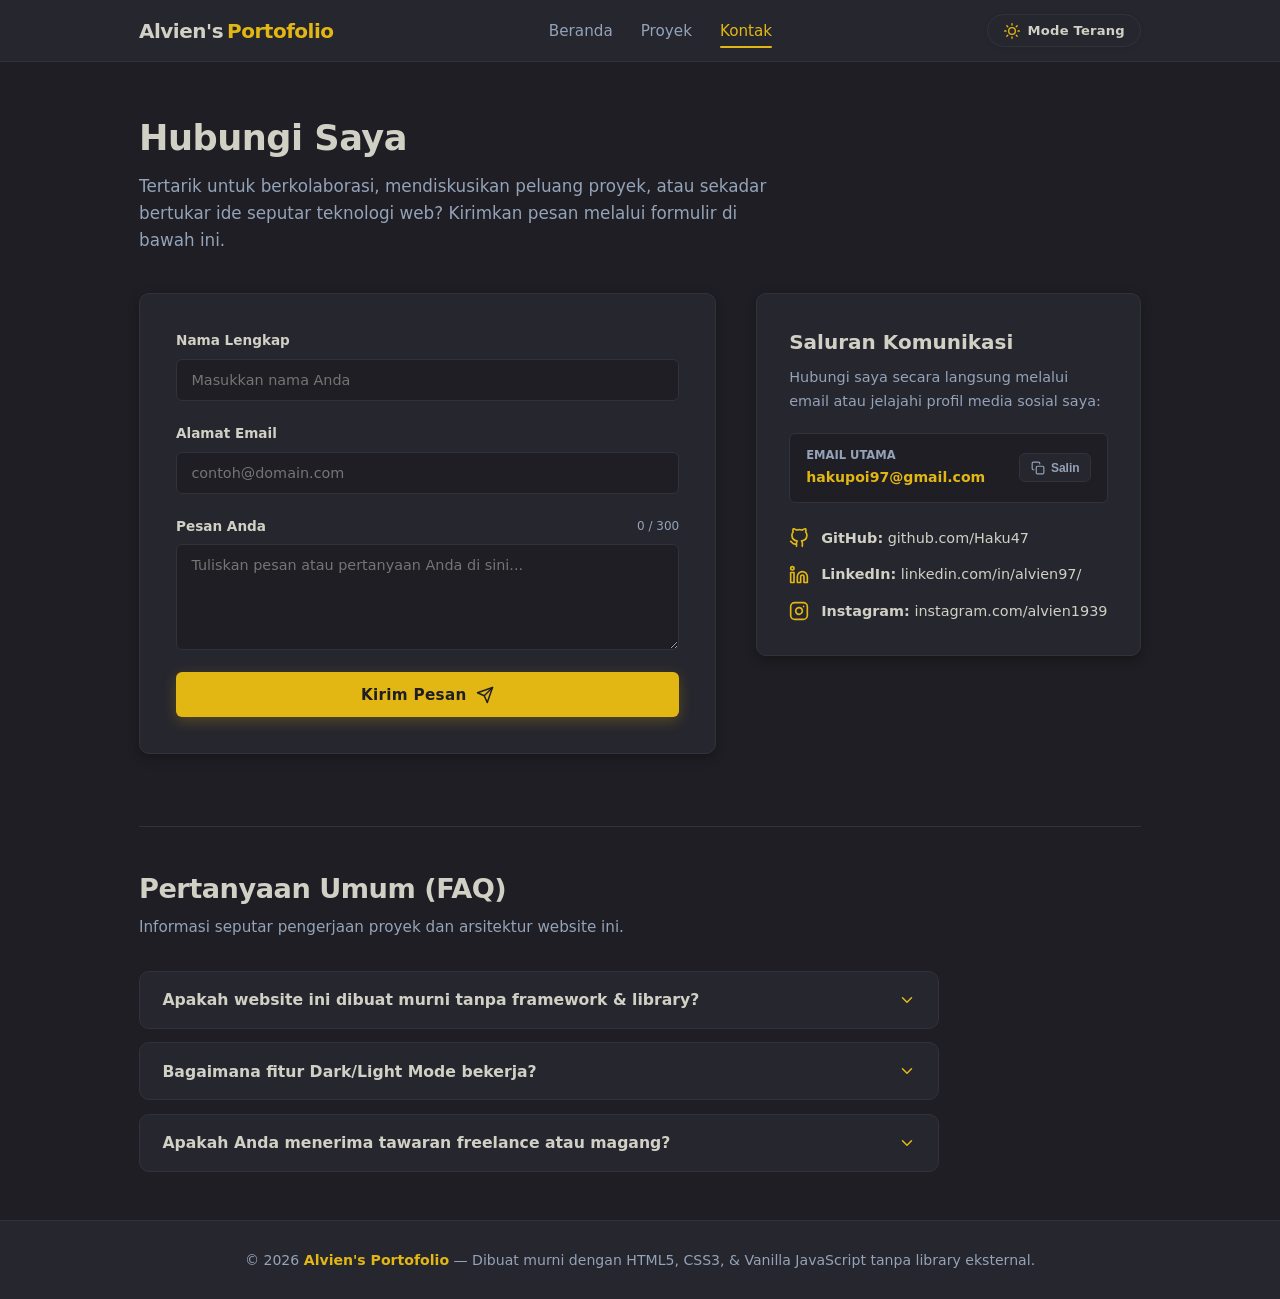
==== commit d4918ec8: "fixes typo" ====
--- a/contact.html
+++ b/contact.html
@@ -4,7 +4,7 @@
     <meta charset="UTF-8">
     <meta name="viewport" content="width=device-width, initial-scale=1.0">
     <meta name="description" content="Hubungi Alviensyah Mohammad untuk kolaborasi proyek web frontend dan diskusi pengembangan software.">
-    <title>Alvien's Portfolio | Kontak</title>
+    <title>Alvien's Portofolio | Kontak</title>
     <link rel="icon" href="data:image/svg+xml,<svg xmlns='http://www.w3.org/2000/svg' viewBox='0 0 100 100'><circle cx='50' cy='50' r='50' fill='%23e2b714'/><text y='.72em' x='50%' text-anchor='middle' font-size='56' font-family='system-ui,sans-serif' font-weight='bold' fill='%231e1e24'>A</text></svg>">
     <link rel="stylesheet" href="./css/style.css">
 </head>
@@ -12,7 +12,7 @@
     <!-- Header & Navigasi -->
     <header>
         <nav class="navbar">
-            <a href="index.html" class="logo">Alvien's<span> Portfolio</span></a>
+            <a href="index.html" class="logo">Alvien's<span> Portofolio</span></a>
             
             <ul class="nav-links" id="nav-links">
                 <li><a href="index.html">Beranda</a></li>
@@ -21,7 +21,7 @@
             </ul>
 
             <div class="nav-actions">
-                <!-- Tombol Toggle Tema (JS Event: Click) -->
+                <!-- Tombol Toggle Tema -->
                 <button id="theme-toggle" class="btn-theme" type="button" aria-label="Ganti Tema">
                     <svg class="theme-icon sun-icon" viewBox="0 0 24 24" width="16" height="16" fill="none" stroke="currentColor" stroke-width="2" stroke-linecap="round" stroke-linejoin="round">
                         <circle cx="12" cy="12" r="5"></circle>
@@ -41,7 +41,7 @@
                     <span id="theme-text">Mode Terang</span>
                 </button>
 
-                <!-- Tombol Menu Mobile Hamburger (JS Event: Click) -->
+                <!-- Tombol Menu Mobile Hamburger -->
                 <button id="mobile-menu-btn" class="btn-mobile-menu" type="button" aria-label="Buka Navigasi" aria-expanded="false">
                     <span class="hamburger-line"></span>
                     <span class="hamburger-line"></span>
@@ -59,7 +59,7 @@
         </section>
 
         <div class="contact-layout">
-            <!-- Formulir Kontak dengan Validasi JavaScript (JS Event: Submit & Input) -->
+            <!-- Formulir Kontak dengan Validasi JavaScript -->
             <form id="contact-form" class="contact-form" novalidate>
                 <div class="form-group">
                     <label for="name">Nama Lengkap</label>
@@ -97,7 +97,7 @@
                     <h3>Saluran Komunikasi</h3>
                     <p>Hubungi saya secara langsung melalui email atau jelajahi profil media sosial saya:</p>
 
-                    <!-- Quick Email Box dengan Fitur Salin Clipboard (JS Event: Click) -->
+                    <!-- Quick Email Box dengan Fitur Salin Clipboard -->
                     <div class="quick-email-card">
                         <div>
                             <span style="font-size: 0.72rem; color: var(--text-muted); display: block; text-transform: uppercase; font-weight: 700;">Email Utama</span>
@@ -209,7 +209,7 @@
 
     <!-- Footer -->
     <footer>
-        <p>&copy; 2026 <strong>Alvien's Portfolio</strong> &mdash; Dibuat murni dengan HTML5, CSS3, &amp; Vanilla JavaScript tanpa library eksternal.</p>
+        <p>&copy; 2026 <strong>Alvien's Portofolio</strong> &mdash; Dibuat murni dengan HTML5, CSS3, &amp; Vanilla JavaScript tanpa library eksternal.</p>
     </footer>
 
     <!-- Script Utama -->
